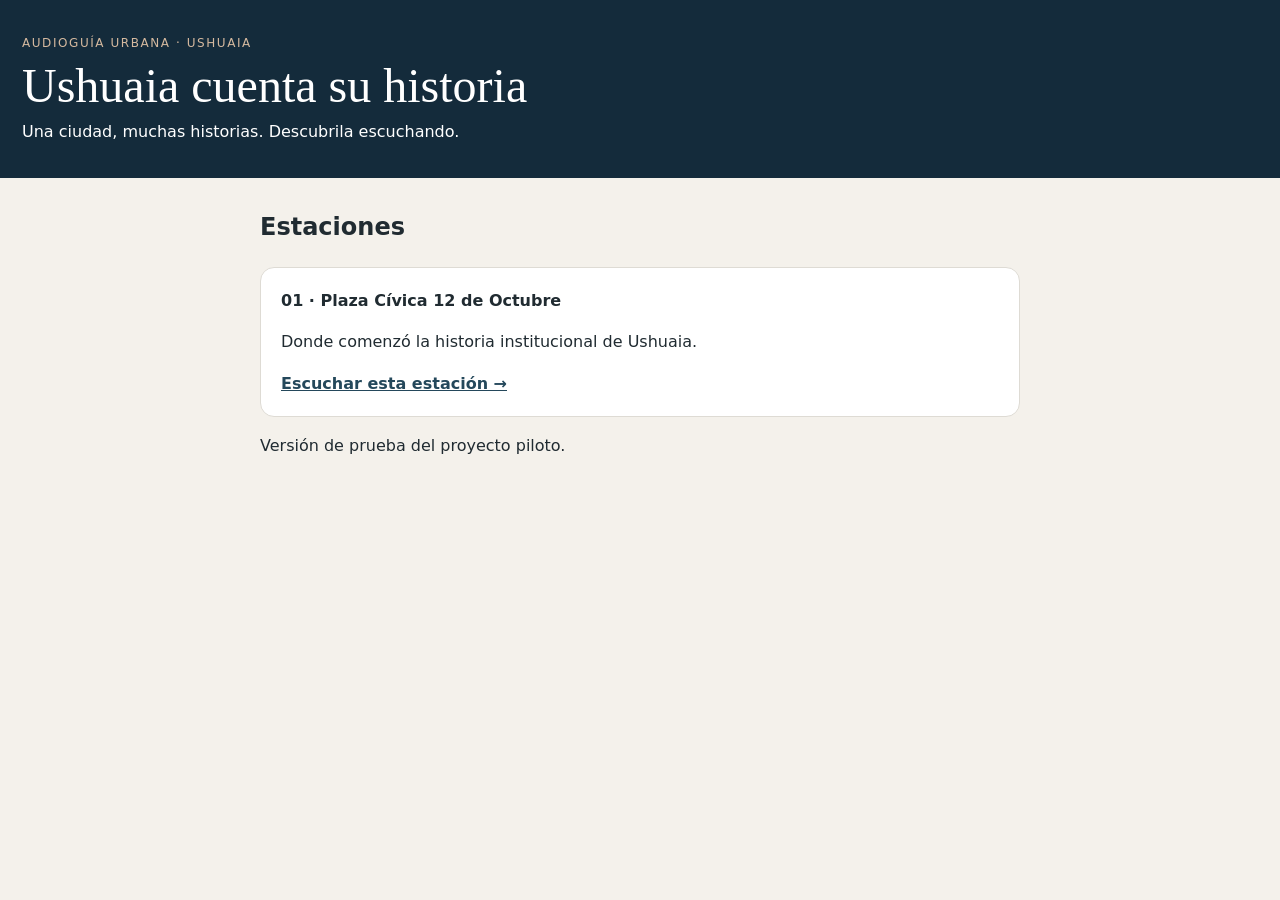
==== audioguia/index.html @ 82cf6670 "Add files via upload" ====
<!doctype html>
<html lang="es">
<head>
<meta charset="utf-8"><meta name="viewport" content="width=device-width, initial-scale=1">
<title>Audioguía · Ushuaia cuenta su historia</title>
<style>
body{margin:0;background:#f4f1eb;color:#202b31;font:16px/1.6 system-ui,sans-serif}
header{background:#142b3b;color:#fff;padding:34px 22px}main{max-width:760px;margin:30px auto;padding:0 20px}
h1{font:500 clamp(2rem,7vw,3rem)/1.1 Georgia,serif;margin:.4rem 0}
.small{color:#d5b99f;text-transform:uppercase;letter-spacing:.13em;font-size:.75rem}
.card{background:white;border:1px solid #dedbd4;border-radius:14px;padding:20px;margin:16px 0}
a{color:#24485b;font-weight:700}
</style></head>
<body><header><div class="small">Audioguía urbana · Ushuaia</div><h1>Ushuaia cuenta su historia</h1><div>Una ciudad, muchas historias. Descubrila escuchando.</div></header>
<main><h2>Estaciones</h2><div class="card"><strong>01 · Plaza Cívica 12 de Octubre</strong><p>Donde comenzó la historia institucional de Ushuaia.</p><a href="estaciones/plaza-civica.html">Escuchar esta estación →</a></div>
<p>Versión de prueba del proyecto piloto.</p></main></body></html>
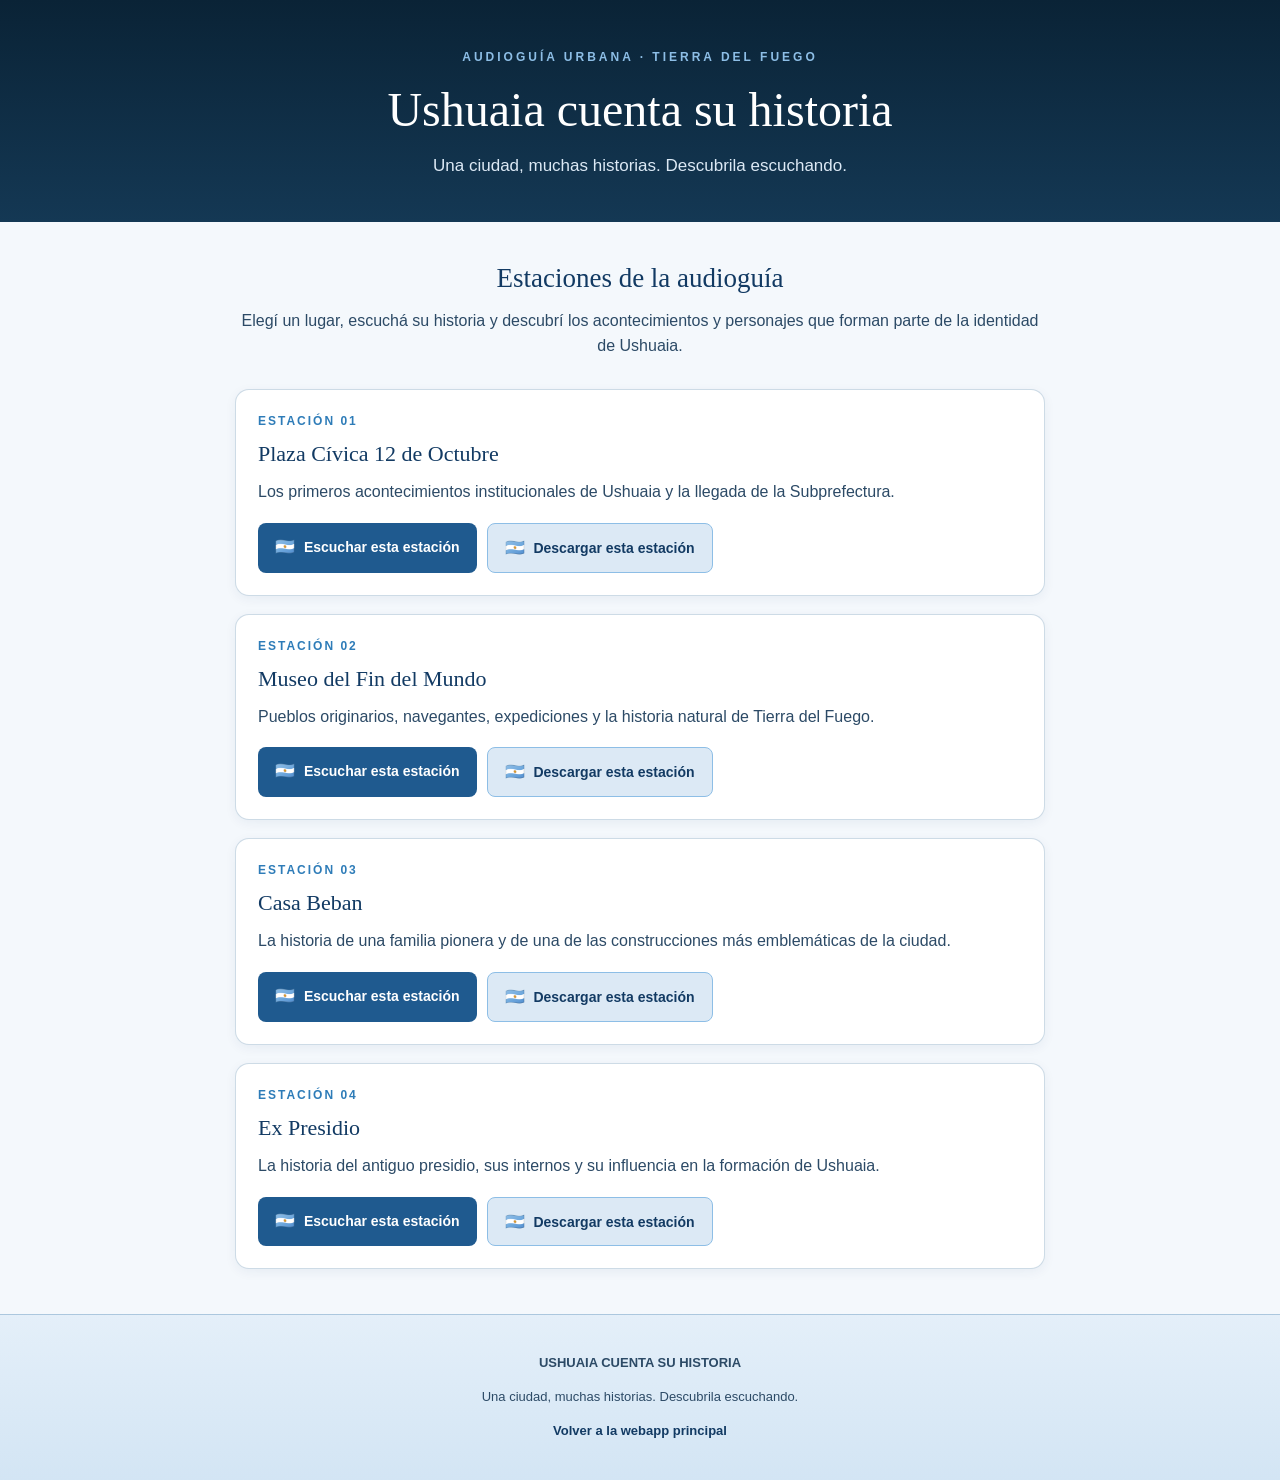
==== commit 249614ce: "Update index.html" ====
--- a/audioguia/index.html
+++ b/audioguia/index.html
@@ -1,16 +1,357 @@
-<!doctype html>
+
+<!DOCTYPE html>
 <html lang="es">
 <head>
-<meta charset="utf-8"><meta name="viewport" content="width=device-width, initial-scale=1">
-<title>Audioguía · Ushuaia cuenta su historia</title>
+<meta charset="UTF-8">
+<meta name="viewport" content="width=device-width, initial-scale=1">
+
+<title>Ushuaia cuenta su historia | Audioguía urbana</title>
+
 <style>
-body{margin:0;background:#f4f1eb;color:#202b31;font:16px/1.6 system-ui,sans-serif}
-header{background:#142b3b;color:#fff;padding:34px 22px}main{max-width:760px;margin:30px auto;padding:0 20px}
-h1{font:500 clamp(2rem,7vw,3rem)/1.1 Georgia,serif;margin:.4rem 0}
-.small{color:#d5b99f;text-transform:uppercase;letter-spacing:.13em;font-size:.75rem}
-.card{background:white;border:1px solid #dedbd4;border-radius:14px;padding:20px;margin:16px 0}
-a{color:#24485b;font-weight:700}
-</style></head>
-<body><header><div class="small">Audioguía urbana · Ushuaia</div><h1>Ushuaia cuenta su historia</h1><div>Una ciudad, muchas historias. Descubrila escuchando.</div></header>
-<main><h2>Estaciones</h2><div class="card"><strong>01 · Plaza Cívica 12 de Octubre</strong><p>Donde comenzó la historia institucional de Ushuaia.</p><a href="estaciones/plaza-civica.html">Escuchar esta estación →</a></div>
-<p>Versión de prueba del proyecto piloto.</p></main></body></html>+:root {
+  --parch: #DCE9F5;
+  --parch-light: #F4F8FC;
+  --leather: #1F5A8F;
+  --leather-dk: #123A63;
+  --leather-md: #2F73AE;
+  --bronze: #2E7CB8;
+  --bronze-lt: #8DBEE6;
+  --bronze-dk: #0F3558;
+  --ink: #0E2236;
+  --ink-md: #2C4A66;
+  --ink-lt: #5B7C99;
+  --border: rgba(31,90,143,0.22);
+}
+
+* {
+  box-sizing: border-box;
+}
+
+body {
+  margin: 0;
+  background: var(--parch-light);
+  color: var(--ink);
+  font-family: Arial, Helvetica, sans-serif;
+  font-size: 16px;
+  line-height: 1.6;
+}
+
+header {
+  background: linear-gradient(
+    180deg,
+    #0A2336 0%,
+    #143854 100%
+  );
+  color: white;
+  padding: 48px 22px 42px;
+  text-align: center;
+}
+
+.header-inner {
+  max-width: 850px;
+  margin: auto;
+}
+
+.small {
+  color: var(--bronze-lt);
+  text-transform: uppercase;
+  letter-spacing: 3px;
+  font-size: 12px;
+  font-weight: bold;
+}
+
+h1 {
+  font-family: Georgia, serif;
+  font-size: clamp(32px, 7vw, 48px);
+  font-weight: normal;
+  line-height: 1.15;
+  margin: 15px 0;
+}
+
+.tagline {
+  color: #DCE9F5;
+  font-size: 17px;
+  margin: 0;
+}
+
+main {
+  max-width: 850px;
+  margin: 35px auto;
+  padding: 0 20px;
+}
+
+.intro {
+  text-align: center;
+  margin-bottom: 30px;
+}
+
+h2 {
+  color: var(--leather-dk);
+  font-family: Georgia, serif;
+  font-size: 27px;
+  font-weight: normal;
+  margin-bottom: 8px;
+}
+
+.intro p {
+  color: var(--ink-md);
+  margin-top: 0;
+}
+
+.station {
+  background: white;
+  border: 1px solid var(--border);
+  border-radius: 14px;
+  padding: 22px;
+  margin: 18px 0;
+  box-shadow: 0 3px 12px rgba(18,58,99,0.06);
+}
+
+.station-number {
+  color: var(--bronze);
+  font-size: 12px;
+  font-weight: bold;
+  letter-spacing: 2px;
+  text-transform: uppercase;
+}
+
+.station h3 {
+  color: var(--leather-dk);
+  font-family: Georgia, serif;
+  font-size: 22px;
+  font-weight: normal;
+  margin: 5px 0 8px;
+}
+
+.station p {
+  color: var(--ink-md);
+  margin: 0 0 18px;
+}
+
+.actions {
+  display: flex;
+  flex-wrap: wrap;
+  gap: 10px;
+}
+
+.action {
+  display: inline-block;
+  text-decoration: none;
+  text-align: center;
+  padding: 11px 17px;
+  border-radius: 8px;
+  font-size: 14px;
+  font-weight: bold;
+  transition: background 0.2s;
+}
+
+.listen {
+  background: var(--leather);
+  color: white;
+}
+
+.listen:hover {
+  background: var(--leather-dk);
+}
+
+.download {
+  background: var(--parch);
+  color: var(--leather-dk);
+  border: 1px solid var(--bronze-lt);
+}
+
+.download:hover {
+  background: #CFE2F3;
+}
+
+.language {
+  margin-right: 5px;
+  font-size: 16px;
+}
+
+footer {
+  background: linear-gradient(
+    180deg,
+    #E4EFF9 0%,
+    #D3E5F4 100%
+  );
+  border-top: 1px solid var(--border);
+  color: var(--ink-md);
+  text-align: center;
+  padding: 25px 20px;
+  margin-top: 45px;
+  font-size: 13px;
+}
+
+footer a {
+  color: var(--leather-dk);
+  font-weight: bold;
+  text-decoration: none;
+}
+
+footer a:hover {
+  text-decoration: underline;
+}
+
+@media (max-width: 560px) {
+  header {
+    padding: 38px 18px;
+  }
+
+  main {
+    margin: 25px auto;
+    padding: 0 14px;
+  }
+
+  .station {
+    padding: 18px;
+  }
+
+  .actions {
+    flex-direction: column;
+  }
+
+  .action {
+    width: 100%;
+  }
+}
+</style>
+</head>
+
+<body>
+
+<header>
+  <div class="header-inner">
+    <div class="small">Audioguía urbana · Tierra del Fuego</div>
+
+    <h1>Ushuaia cuenta su historia</h1>
+
+    <p class="tagline">
+      Una ciudad, muchas historias. Descubrila escuchando.
+    </p>
+  </div>
+</header>
+
+<main>
+
+  <section class="intro">
+    <h2>Estaciones de la audioguía</h2>
+    <p>
+      Elegí un lugar, escuchá su historia y descubrí
+      los acontecimientos y personajes que forman
+      parte de la identidad de Ushuaia.
+    </p>
+  </section>
+
+  <!-- ESTACIÓN 01 -->
+  <article class="station">
+    <div class="station-number">Estación 01</div>
+    <h3>Plaza Cívica 12 de Octubre</h3>
+    <p>
+      Los primeros acontecimientos institucionales
+      de Ushuaia y la llegada de la Subprefectura.
+    </p>
+
+    <div class="actions">
+      <a class="action listen"
+         href="estaciones/plaza-civica.html">
+        <span class="language">🇦🇷</span>
+        Escuchar esta estación
+      </a>
+
+      <a class="action download"
+         href="audios/plaza-civica.mp3"
+         download>
+        <span class="language">🇦🇷</span>
+        Descargar esta estación
+      </a>
+    </div>
+  </article>
+
+  <!-- ESTACIÓN 02 -->
+  <article class="station">
+    <div class="station-number">Estación 02</div>
+    <h3>Museo del Fin del Mundo</h3>
+    <p>
+      Pueblos originarios, navegantes, expediciones
+      y la historia natural de Tierra del Fuego.
+    </p>
+
+    <div class="actions">
+      <a class="action listen"
+         href="estaciones/museo-fin-del-mundo.html">
+        <span class="language">🇦🇷</span>
+        Escuchar esta estación
+      </a>
+
+      <a class="action download"
+         href="audios/museo-fin-del-mundo.mp3"
+         download>
+        <span class="language">🇦🇷</span>
+        Descargar esta estación
+      </a>
+    </div>
+  </article>
+
+  <!-- ESTACIÓN 03 -->
+  <article class="station">
+    <div class="station-number">Estación 03</div>
+    <h3>Casa Beban</h3>
+    <p>
+      La historia de una familia pionera y de una
+      de las construcciones más emblemáticas de la ciudad.
+    </p>
+
+    <div class="actions">
+      <a class="action listen"
+         href="estaciones/casa-beban.html">
+        <span class="language">🇦🇷</span>
+        Escuchar esta estación
+      </a>
+
+      <a class="action download"
+         href="audios/casa-beban.mp3"
+         download>
+        <span class="language">🇦🇷</span>
+        Descargar esta estación
+      </a>
+    </div>
+  </article>
+
+  <!-- ESTACIÓN 04 -->
+  <article class="station">
+    <div class="station-number">Estación 04</div>
+    <h3>Ex Presidio</h3>
+    <p>
+      La historia del antiguo presidio, sus internos
+      y su influencia en la formación de Ushuaia.
+    </p>
+
+    <div class="actions">
+      <a class="action listen"
+         href="estaciones/ex-presidio.html">
+        <span class="language">🇦🇷</span>
+        Escuchar esta estación
+      </a>
+
+      <a class="action download"
+         href="audios/ex-presidio.mp3"
+         download>
+        <span class="language">🇦🇷</span>
+        Descargar esta estación
+      </a>
+    </div>
+  </article>
+
+</main>
+
+<footer>
+  <p><strong>USHUAIA CUENTA SU HISTORIA</strong></p>
+  <p>Una ciudad, muchas historias. Descubrila escuchando.</p>
+  <p>
+    <a href="../index.html">Volver a la webapp principal</a>
+  </p>
+</footer>
+
+</body>
+</html>
